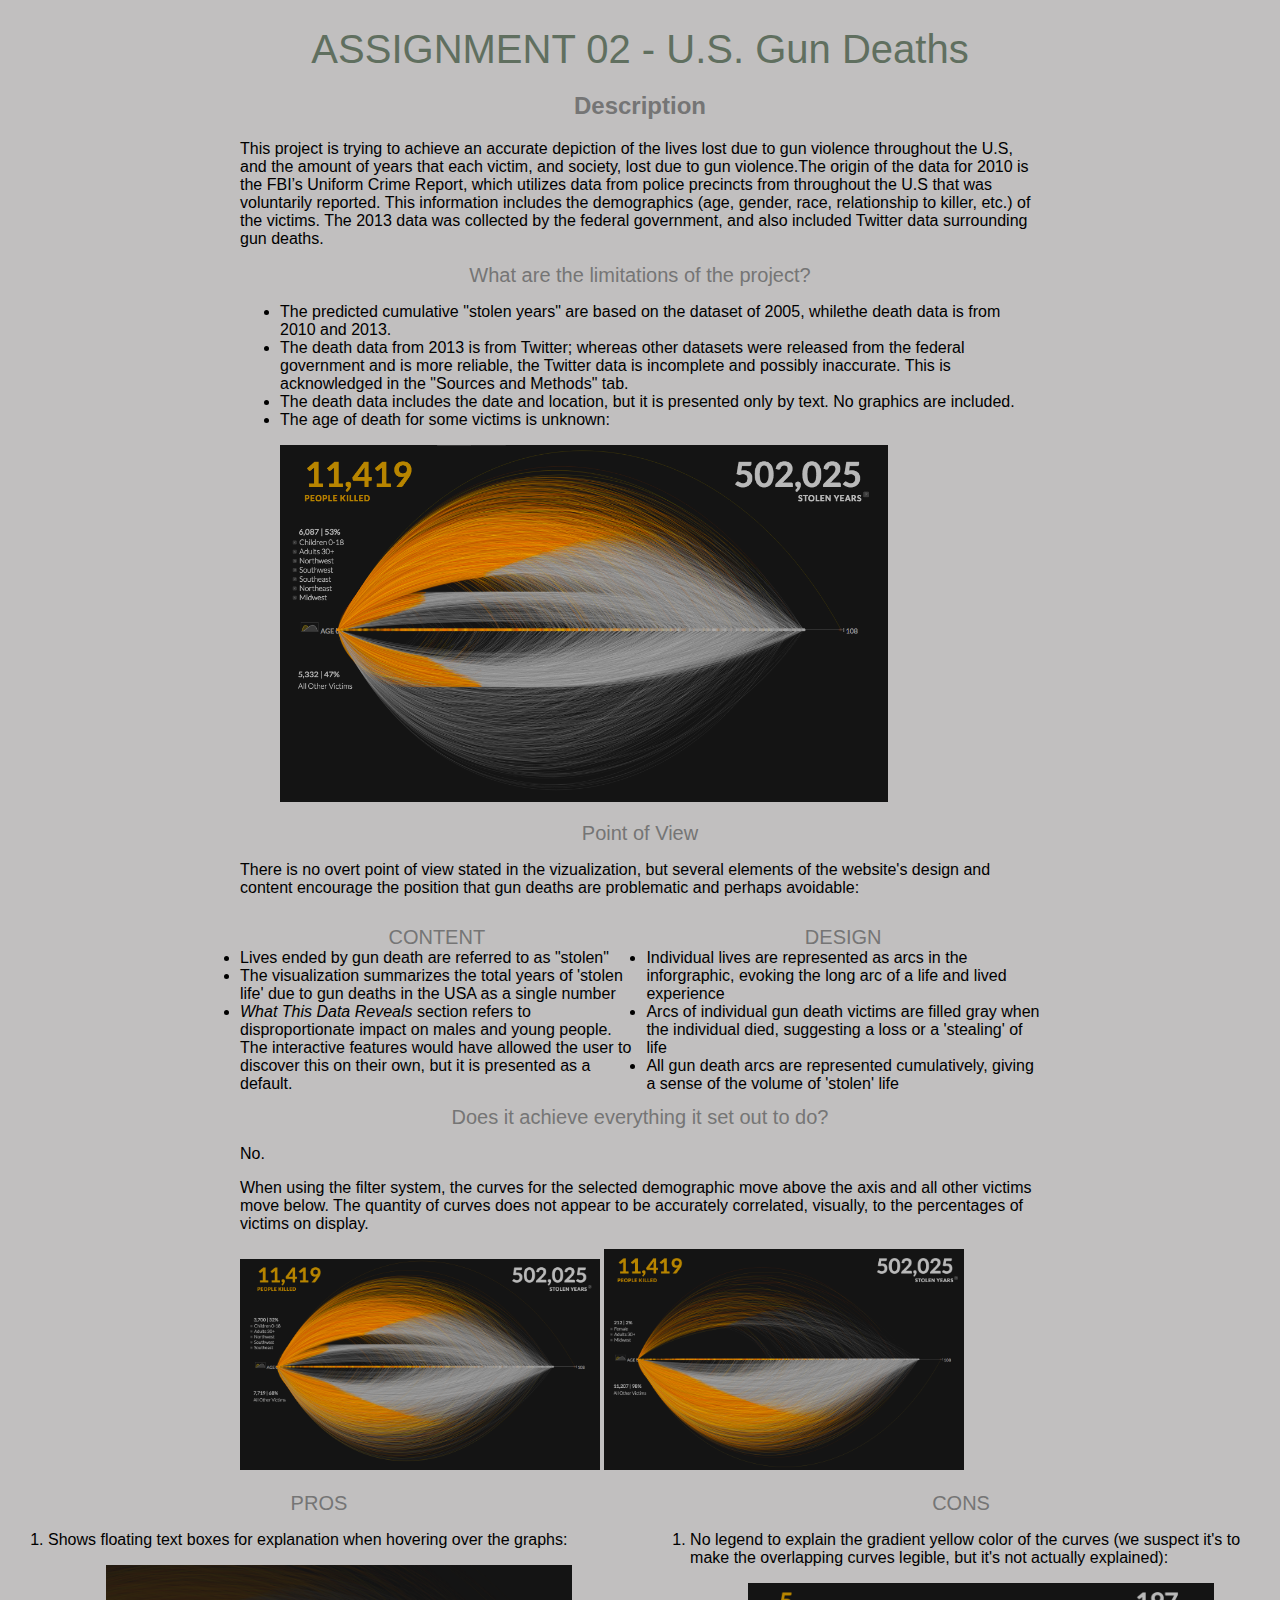
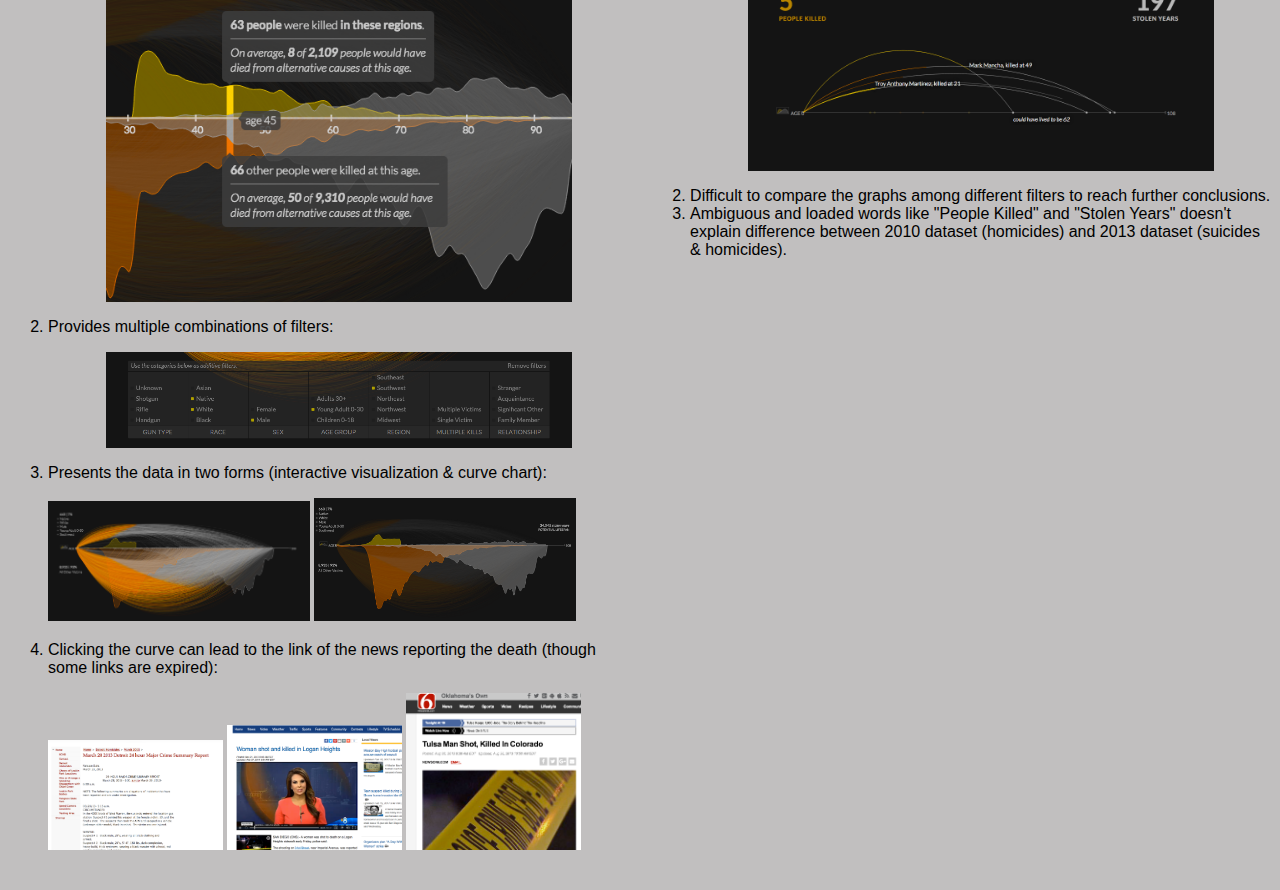
==== index.html @ d6ed8b6b "added Point-of-View / fixed index.html" ====
<!DOCTYPE html>
<html>
  <head>
    <title>Assignment 02</title>

    <!-- Stylesheet link -->
    <link rel="stylesheet" type="text/css" href="css/site-specific.css">

    <!-- Google fonts code -->
    <link href="https://fonts.googleapis.com/css?family=Raleway" rel="stylesheet">
  </head>


  <body>
    <div class="title">
      <h1>ASSIGNMENT 02 - U.S. Gun Deaths</h1>
    </div>
    <div class="bio">
      <h2>Description</h2>
        <p> This project is trying to achieve an accurate depiction of the lives lost due to gun violence throughout the U.S, and the amount of years that each victim, and society, lost due to gun violence.The origin of the data for 2010 is the FBI’s Uniform Crime Report, which utilizes data from police precincts from throughout the U.S that was voluntarily reported. This information includes the demographics (age, gender, race, relationship to killer, etc.) of the victims. The 2013 data was collected by the federal government, and also included Twitter data surrounding gun deaths. </p>

      <h3>What are the limitations of the project?</h3>
    		<ul>
    			<li>The predicted cumulative "stolen years"  are based on the dataset of 2005, whilethe death data is from 2010 and 2013.</li>
    			<li>The death data from 2013 is from Twitter; whereas other datasets were released from the federal government and is more reliable, the Twitter data is incomplete and possibly inaccurate. This is acknowledged in the "Sources and Methods" tab.</li>
    			<li>The death data includes the date and location, but it is presented only by text. No graphics are included.</li>
    			<li>The age of death for some victims is unknown:
    	  		  <p><img class="limitImage" src="Images/1.png"></p></li>
    		</ul>

        <h3> Point of View </h3>
        <p> There is no overt point of view stated in the vizualization, but several elements of the website's design and content encourage the position that gun deaths are problematic and perhaps avoidable:</p>
        <div class="section group">
           <div class="col span_1_of_2">
               <h3>CONTENT</h3>
               <li>Lives ended by gun death are referred to as "stolen"</li>
               <li>The visualization summarizes the total years of 'stolen life' due to gun deaths in the USA as a single number </li>
               <li><i>What This Data Reveals </i> section refers to disproportionate impact on males and young people. The interactive features would have allowed the user to discover this on their own, but it is presented as a default. </li>
          </div>

          <div class="col span_1_of_2">
              <h3>DESIGN</h3>
              <li>Individual lives are represented as arcs in the inforgraphic, evoking the long arc of a life and lived experience</li>
              <li>Arcs of individual gun death victims are filled gray when the individual died, suggesting a loss or a 'stealing' of life </li>
              <li>All gun death arcs are represented cumulatively, giving a sense of the volume of 'stolen' life </li>

            </div>
          </div>
   		 <h3>Does it achieve everything it set out to do?</h3>
    		<p>No.</p>
    		<p>When using the filter system, the curves for the selected demographic move above the axis and all other victims move below. The quantity of curves does not appear to be accurately correlated, visually, to the percentages of victims on display.</p>
    		<img class="multicol2Image" src="Images/2.png"> <img class="multicol2Image" src="Images/3.png">
    </div>


     <div class="section group">
        <div class="col span_1_of_2">
            <h3>PROS</h3>
            <ol>
                <li><p>Shows floating text boxes for explanation when hovering over the graphs:</p>
                    <p><img class="bioImage" src="Images/4.png"></p>
                </li>
                 <li><p>Provides multiple combinations of filters:</p>
                      <p><img class="bioImage" src="Images/5.png"></p>
                </li>
                 <li><p>Presents the data in two forms (interactive visualization & curve chart):</p>
                     <img class="multicol2Image" src="Images/6.png">
                     <img class="multicol2Image" src="Images/7.png">
                </li>
                 <li><p>Clicking the curve can lead to the link of the news reporting the death (though some links are expired):</p>
                     <img class="multicol3Image" src="Images/news1.png">
                     <img class="multicol3Image" src="Images/news2.png">
                     <img class="multicol3Image" src="Images/news3.png">
                </li>
            </ol>
        </div>
        <div class="col span_1_of_2">
            <h3>CONS</h3>
             <ol>
                <li><p>No legend to explain the gradient yellow color of the curves (we suspect it's to make the overlapping curves legible, but it's not actually explained):</p>
                     <p><img class="bioImage" src="Images/8.png"></p>
                 </li>
                <li>Difficult to compare the graphs among different filters to reach further conclusions.
                 </li>
                <li>Ambiguous and loaded words like "People Killed" and "Stolen Years" doesn't explain difference between 2010 dataset (homicides) and 2013 dataset (suicides & homicides).
                 </li>
            </ol>
        </div>
    </div>
  </body>
</html>
---- css/site-specific.css ----
body{
    font-family: 'Roboto Condensed', helvetica, sans-serif;
    background-color: #c1bfbf;
}

div.title{
    width: 100%;
    height: 100%;
}

h1{
    color: #606f5f !important;
    font-weight: 400;
    font-size: 2.5em;
    max-width: 800px;
    text-align: center;
    margin: 25px, 25px;
    margin-right: auto;
    margin-left: auto;
    margin-bottom: auto;
}

h2{
    color: #757575 !important;
    text-align: center;
}

h3{
    color: #757575 !important;
    font-size: 1.25em;
    font-weight: 300;
    max-width: 800px;
    text-align: center;
    margin-top: 5px;
    margin-right: auto;
    margin-left: auto;
    margin-bottom: auto;
}

div.bio{
    max-width: 800px;
    margin-top: 20px;
    margin-right: auto;
    margin-left: auto;
}

img.bioImage{
    width: 80%;
    margin: auto;
    display: block;
}

p.bioText{
    font-weight: 300;
    font-size: 1.05em;
    line-height: 130%;
}

p.bioText > a{
    color: #757575 !important;
    color: inherit;
}

p.bioText > a:hover{
    background-color: #FFFF00; 
}

img.limitImage{
    width: 80%;
    margin: auto;
}

img.multicol3Image{
    width: 30%;
    margin: auto;
    display: inline-block;
}

img.multicol2Image{
    width: 45%;
    margin: auto;
    display: inline-block;
}

div.linkList{
    max-width: 800px;
    margin-top: 20px;
    margin-right: auto;
    margin-left: auto;
}

li.assignmentLink{
    font-weight: 300;
    font-size: 1.05em;
    line-height: 130%;
}

li.assignmentLink > a{
    color: #f7f7f2;
}

li.assignmentLink > a:hover{
    background-color: #FFFF00; 
}

/*  I grabbed the responsive column css info from www.responsivegridsystem.com, in case anyone was wondering  */
/*  SECTIONS  */
.section {
    clear: both;
    padding: 0px;
    margin: 0px;
}

/*  COLUMN SETUP  */
.col {
    display: block;
    float:left;
    margin: 1% 0 1% 1.6%;
}

.col:first-child { margin-left: 0; }


/*  GROUPING  */
.group:before,
.group:after {
    content:"";
    display:table;
}
.group:after {
    clear:both;
}
.group {
    zoom:1; /* For IE 6/7 */
}

/*  GRID OF TWO COLUMNS  */
.span_2_of_2 {
    width: 100%;
}
.span_1_of_2 {
    width: 49.2%;
}

/*  GO FULL WIDTH AT LESS THAN 480 PIXELS */

@media only screen and (max-width: 480px) {
    .col { margin: 1% 0 1% 0%;}
    .span_2_of_2, .span_1_of_2 { width: 100%; }
}
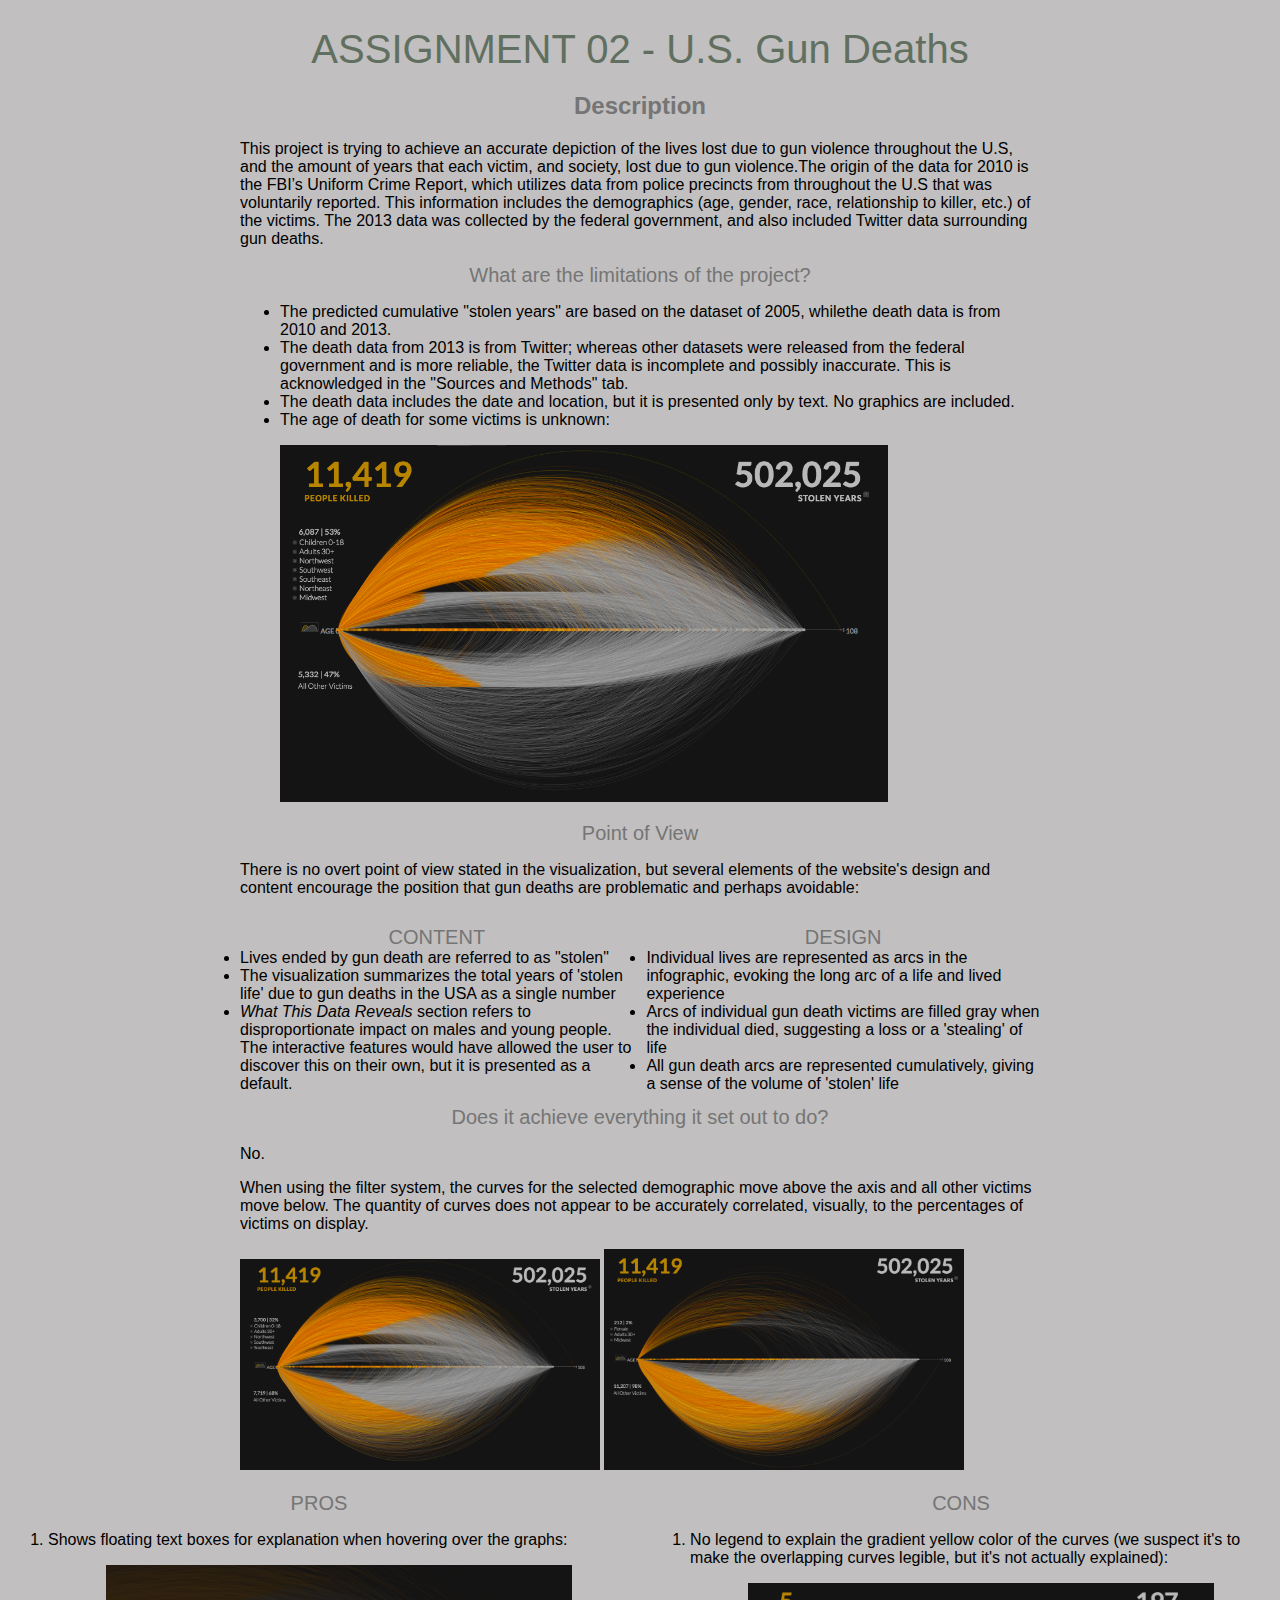
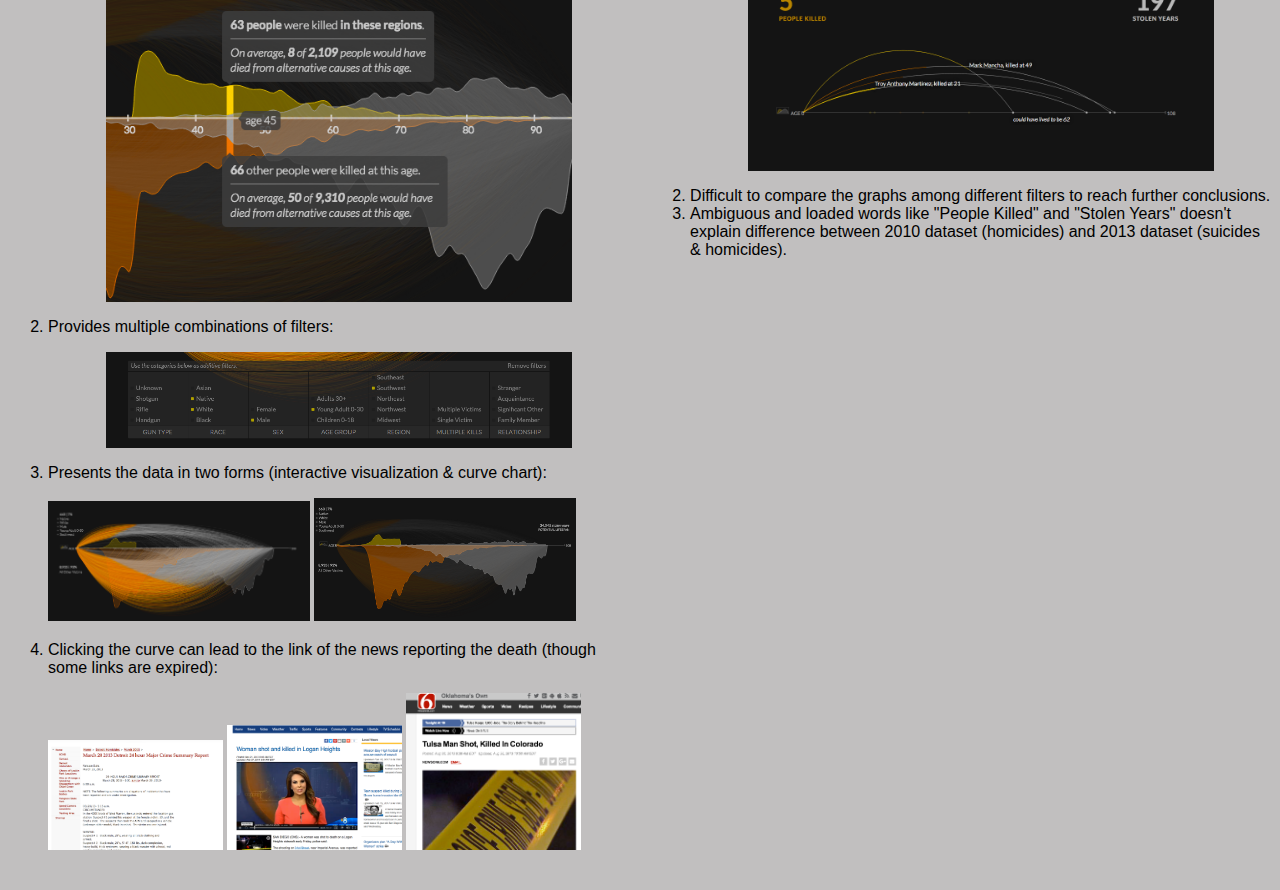
==== commit 7958db67: "typos" ====
--- a/index.html
+++ b/index.html
@@ -29,7 +29,7 @@
     		</ul>
 
         <h3> Point of View </h3>
-        <p> There is no overt point of view stated in the vizualization, but several elements of the website's design and content encourage the position that gun deaths are problematic and perhaps avoidable:</p>
+        <p> There is no overt point of view stated in the visualization, but several elements of the website's design and content encourage the position that gun deaths are problematic and perhaps avoidable:</p>
         <div class="section group">
            <div class="col span_1_of_2">
                <h3>CONTENT</h3>
@@ -40,7 +40,7 @@
 
           <div class="col span_1_of_2">
               <h3>DESIGN</h3>
-              <li>Individual lives are represented as arcs in the inforgraphic, evoking the long arc of a life and lived experience</li>
+              <li>Individual lives are represented as arcs in the infographic, evoking the long arc of a life and lived experience</li>
               <li>Arcs of individual gun death victims are filled gray when the individual died, suggesting a loss or a 'stealing' of life </li>
               <li>All gun death arcs are represented cumulatively, giving a sense of the volume of 'stolen' life </li>
 
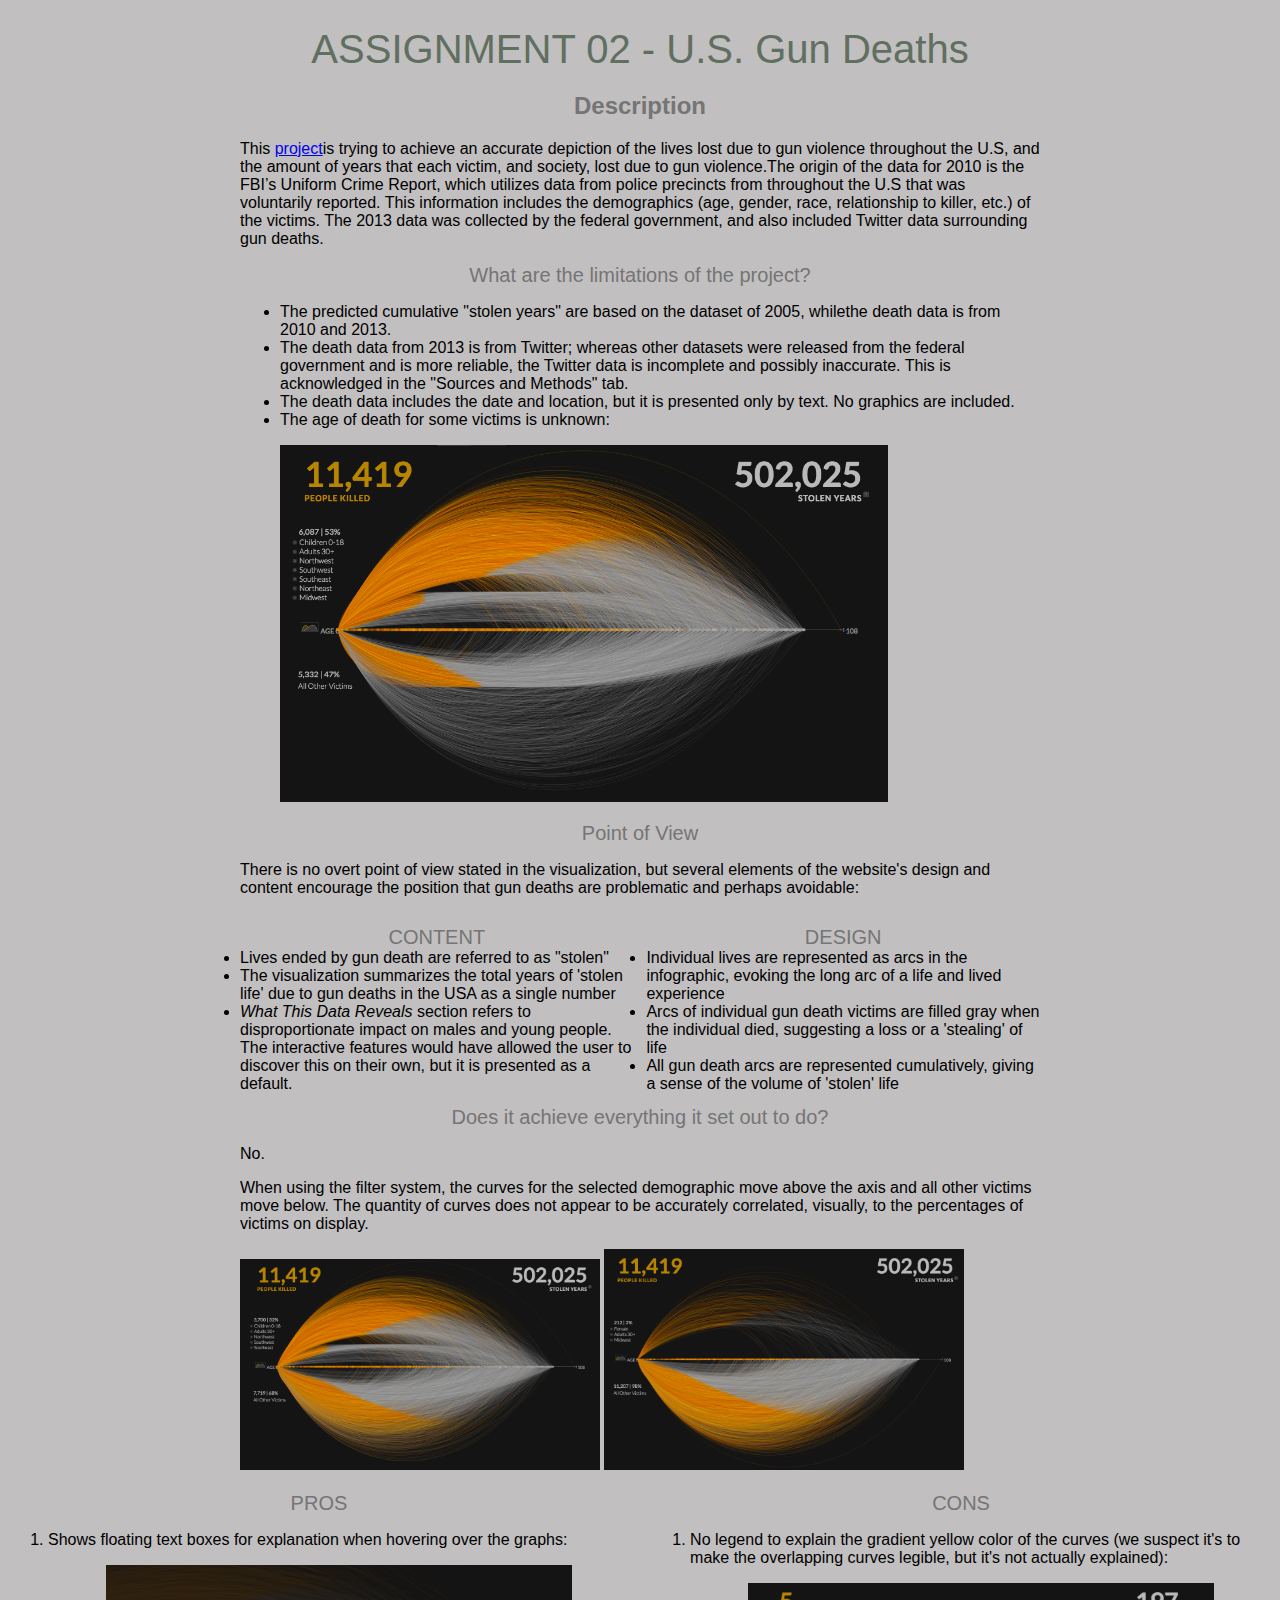
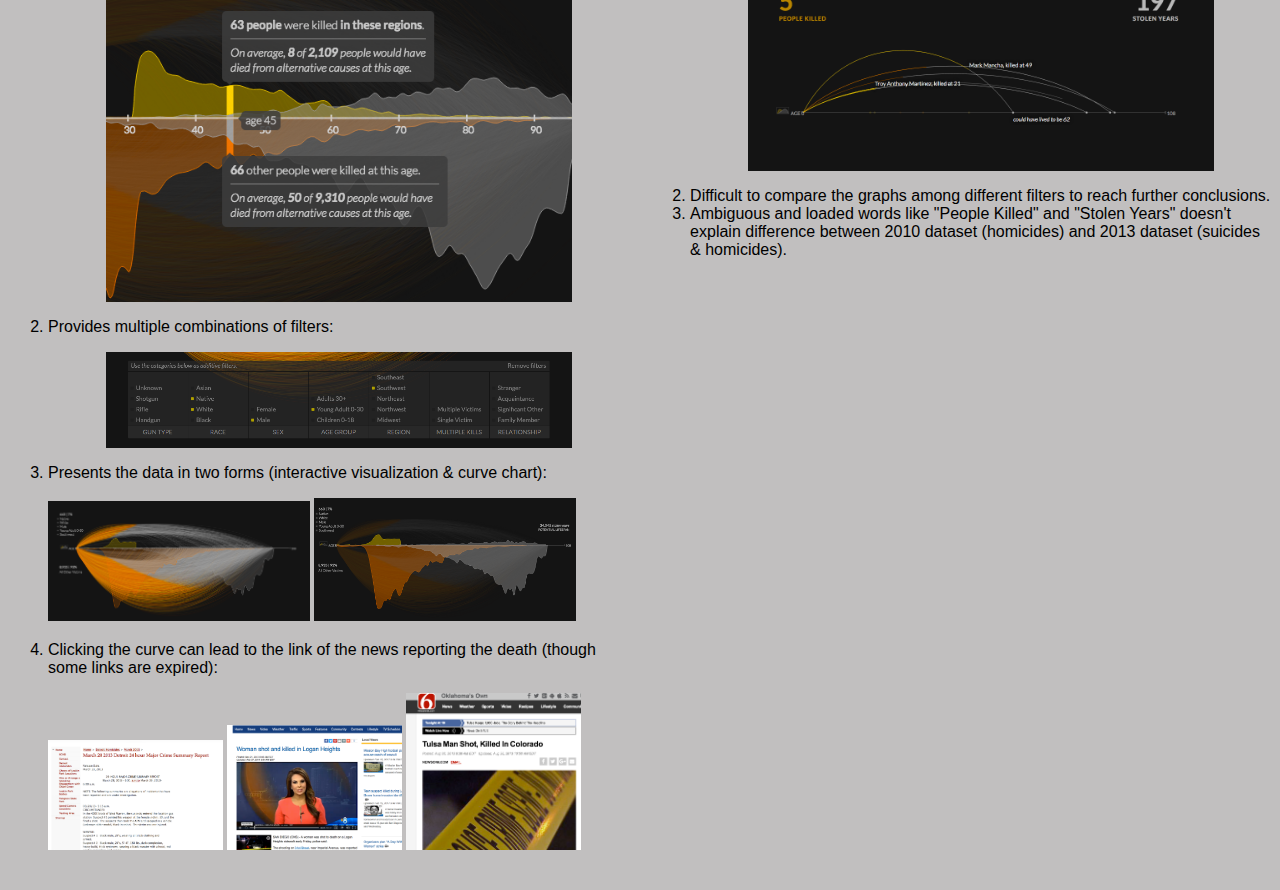
==== commit a81a3ae5: "project link" ====
--- a/index.html
+++ b/index.html
@@ -17,7 +17,7 @@
     </div>
     <div class="bio">
       <h2>Description</h2>
-        <p> This project is trying to achieve an accurate depiction of the lives lost due to gun violence throughout the U.S, and the amount of years that each victim, and society, lost due to gun violence.The origin of the data for 2010 is the FBI’s Uniform Crime Report, which utilizes data from police precincts from throughout the U.S that was voluntarily reported. This information includes the demographics (age, gender, race, relationship to killer, etc.) of the victims. The 2013 data was collected by the federal government, and also included Twitter data surrounding gun deaths. </p>
+        <p> This <a href="http://guns.periscopic.com/?year=2013">project</a>is trying to achieve an accurate depiction of the lives lost due to gun violence throughout the U.S, and the amount of years that each victim, and society, lost due to gun violence.The origin of the data for 2010 is the FBI’s Uniform Crime Report, which utilizes data from police precincts from throughout the U.S that was voluntarily reported. This information includes the demographics (age, gender, race, relationship to killer, etc.) of the victims. The 2013 data was collected by the federal government, and also included Twitter data surrounding gun deaths. </p>
 
       <h3>What are the limitations of the project?</h3>
     		<ul>
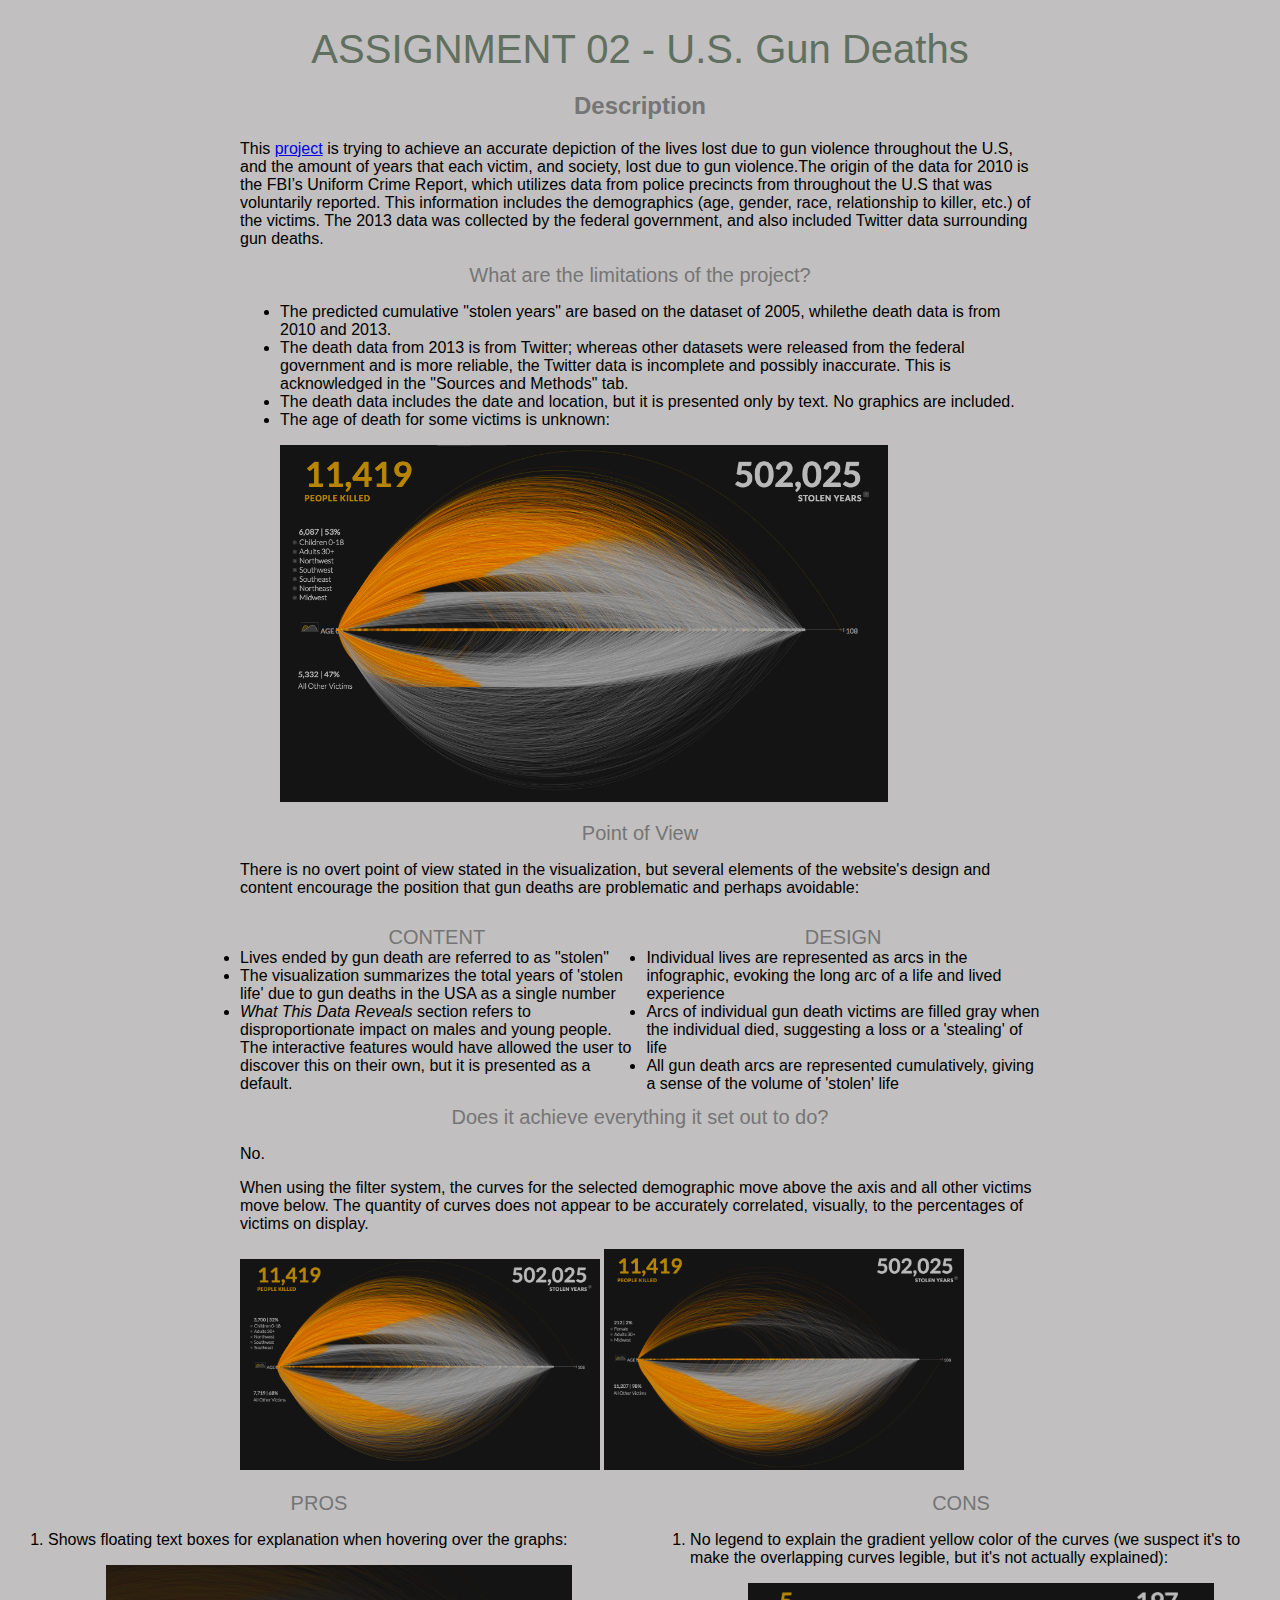
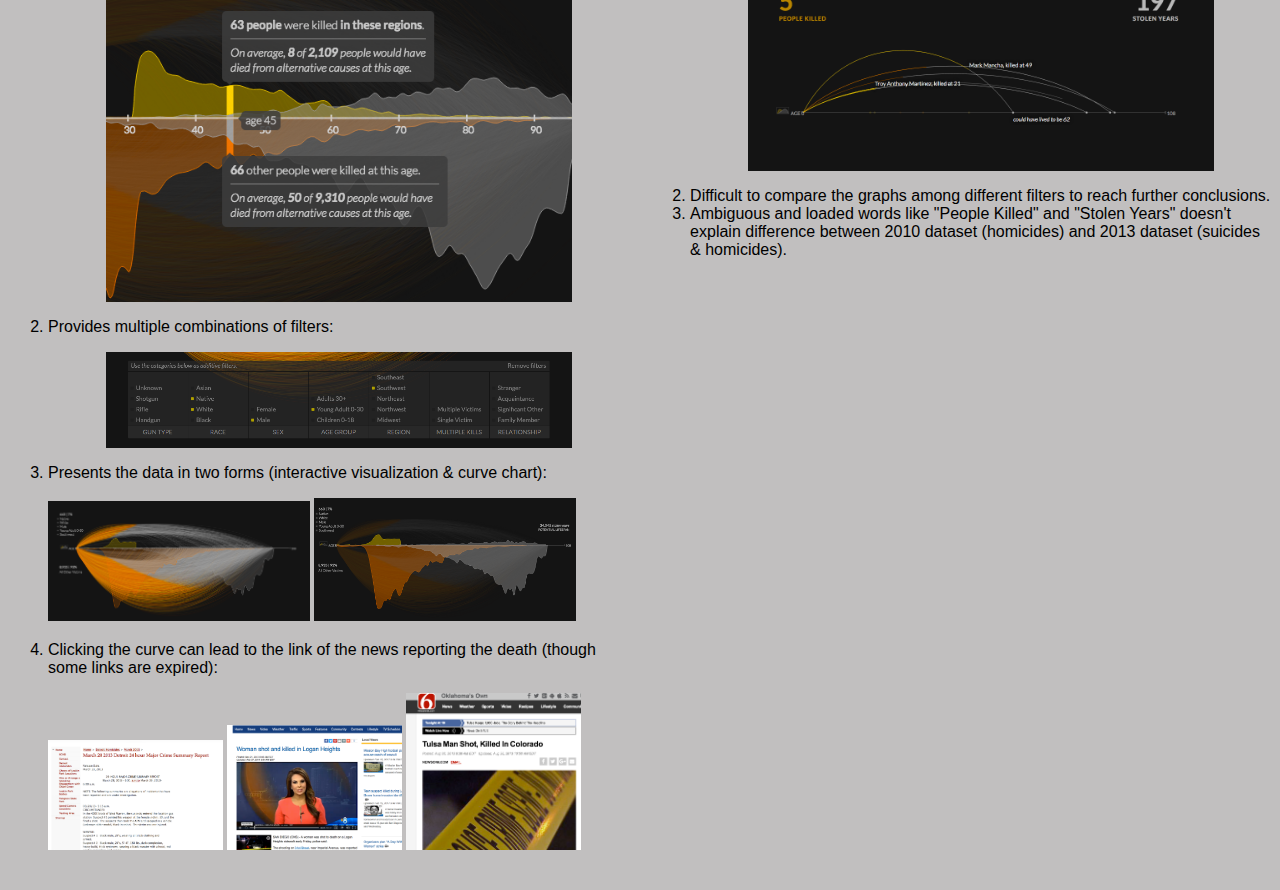
==== commit df5e4a14: "project link" ====
--- a/index.html
+++ b/index.html
@@ -17,7 +17,7 @@
     </div>
     <div class="bio">
       <h2>Description</h2>
-        <p> This <a href="http://guns.periscopic.com/?year=2013">project</a>is trying to achieve an accurate depiction of the lives lost due to gun violence throughout the U.S, and the amount of years that each victim, and society, lost due to gun violence.The origin of the data for 2010 is the FBI’s Uniform Crime Report, which utilizes data from police precincts from throughout the U.S that was voluntarily reported. This information includes the demographics (age, gender, race, relationship to killer, etc.) of the victims. The 2013 data was collected by the federal government, and also included Twitter data surrounding gun deaths. </p>
+        <p> This <a href="http://guns.periscopic.com/?year=2013">project</a> is trying to achieve an accurate depiction of the lives lost due to gun violence throughout the U.S, and the amount of years that each victim, and society, lost due to gun violence.The origin of the data for 2010 is the FBI’s Uniform Crime Report, which utilizes data from police precincts from throughout the U.S that was voluntarily reported. This information includes the demographics (age, gender, race, relationship to killer, etc.) of the victims. The 2013 data was collected by the federal government, and also included Twitter data surrounding gun deaths. </p>
 
       <h3>What are the limitations of the project?</h3>
     		<ul>
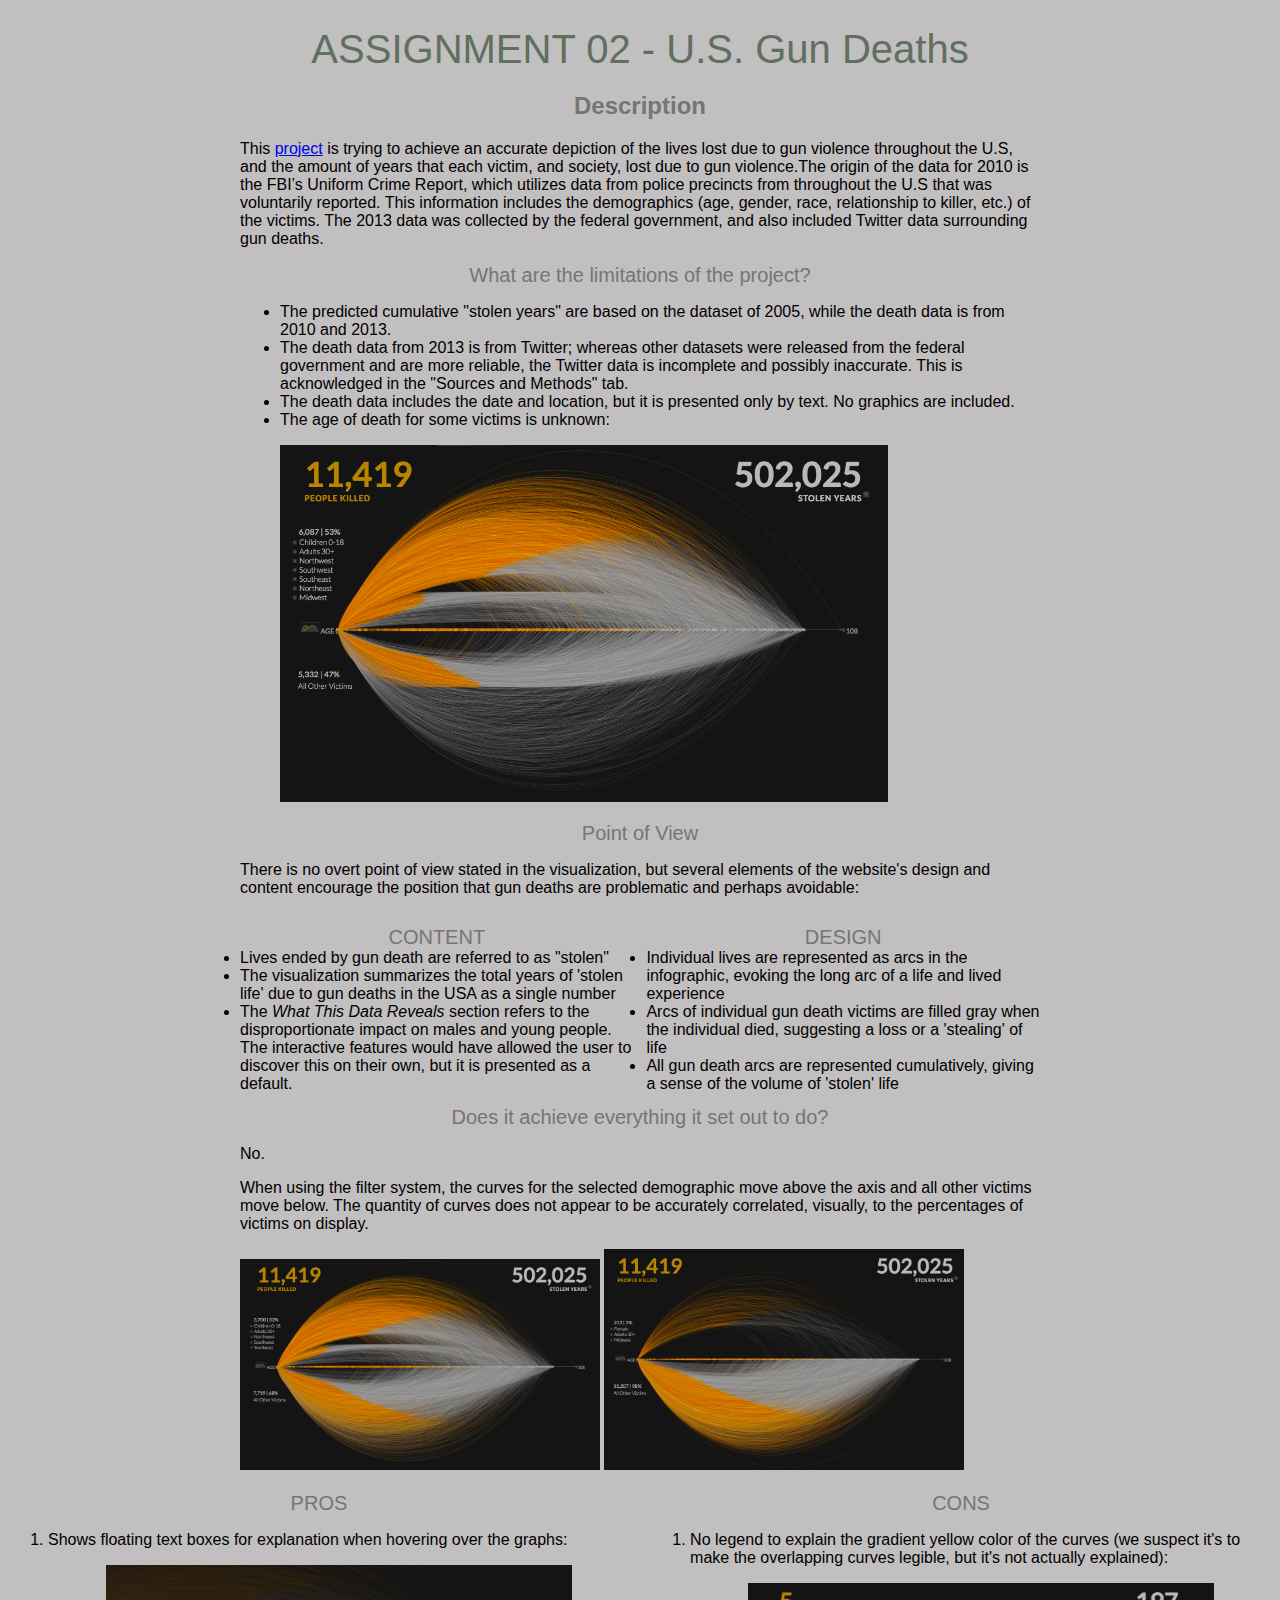
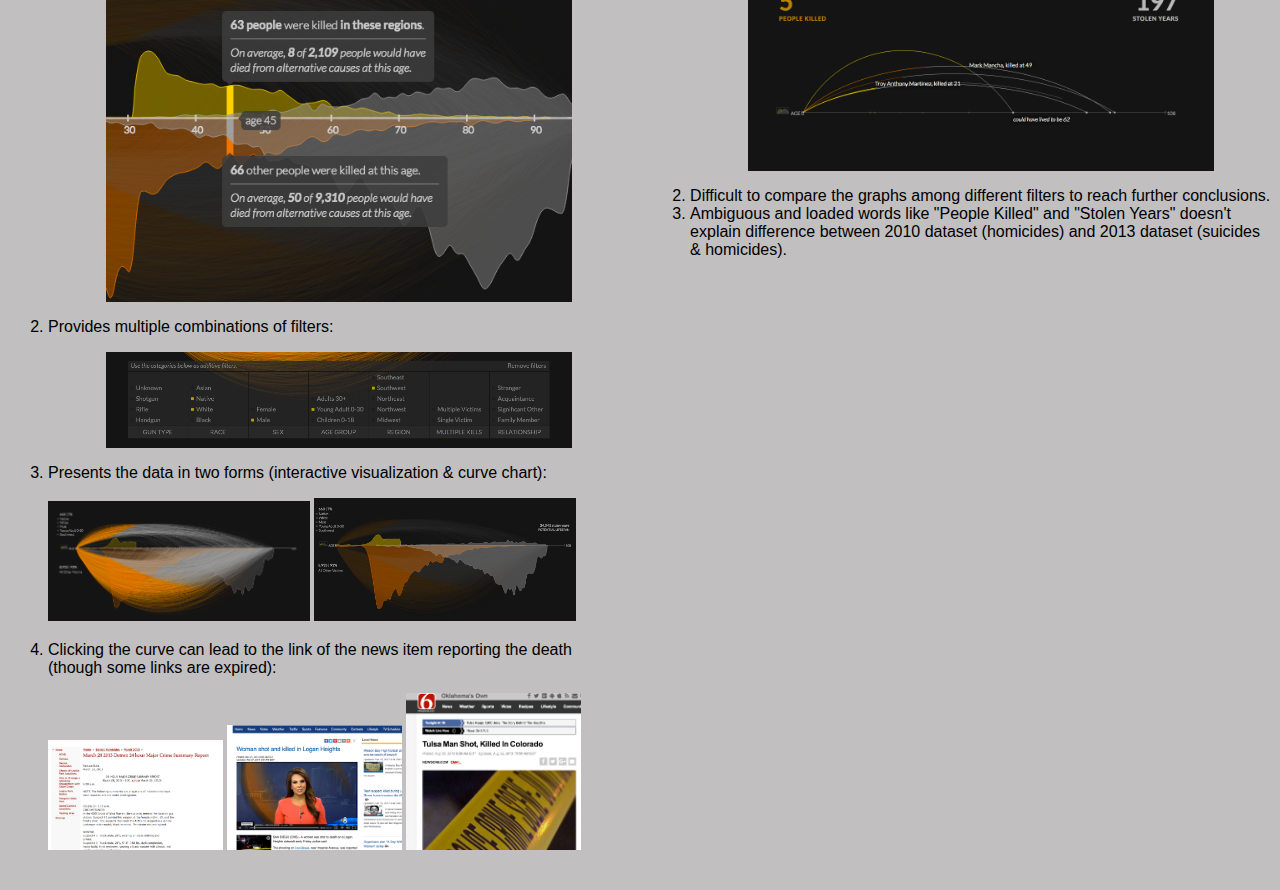
==== commit 7ac3a5bc: "typos/grammar" ====
--- a/index.html
+++ b/index.html
@@ -21,8 +21,8 @@
 
       <h3>What are the limitations of the project?</h3>
     		<ul>
-    			<li>The predicted cumulative "stolen years"  are based on the dataset of 2005, whilethe death data is from 2010 and 2013.</li>
-    			<li>The death data from 2013 is from Twitter; whereas other datasets were released from the federal government and is more reliable, the Twitter data is incomplete and possibly inaccurate. This is acknowledged in the "Sources and Methods" tab.</li>
+    			<li>The predicted cumulative "stolen years"  are based on the dataset of 2005, while the death data is from 2010 and 2013.</li>
+    			<li>The death data from 2013 is from Twitter; whereas other datasets were released from the federal government and are more reliable, the Twitter data is incomplete and possibly inaccurate. This is acknowledged in the "Sources and Methods" tab.</li>
     			<li>The death data includes the date and location, but it is presented only by text. No graphics are included.</li>
     			<li>The age of death for some victims is unknown:
     	  		  <p><img class="limitImage" src="Images/1.png"></p></li>
@@ -35,7 +35,7 @@
                <h3>CONTENT</h3>
                <li>Lives ended by gun death are referred to as "stolen"</li>
                <li>The visualization summarizes the total years of 'stolen life' due to gun deaths in the USA as a single number </li>
-               <li><i>What This Data Reveals </i> section refers to disproportionate impact on males and young people. The interactive features would have allowed the user to discover this on their own, but it is presented as a default. </li>
+               <li>The <i>What This Data Reveals </i> section refers to the disproportionate impact on males and young people. The interactive features would have allowed the user to discover this on their own, but it is presented as a default. </li>
           </div>
 
           <div class="col span_1_of_2">
@@ -67,7 +67,7 @@
                      <img class="multicol2Image" src="Images/6.png">
                      <img class="multicol2Image" src="Images/7.png">
                 </li>
-                 <li><p>Clicking the curve can lead to the link of the news reporting the death (though some links are expired):</p>
+                 <li><p>Clicking the curve can lead to the link of the news item reporting the death (though some links are expired):</p>
                      <img class="multicol3Image" src="Images/news1.png">
                      <img class="multicol3Image" src="Images/news2.png">
                      <img class="multicol3Image" src="Images/news3.png">
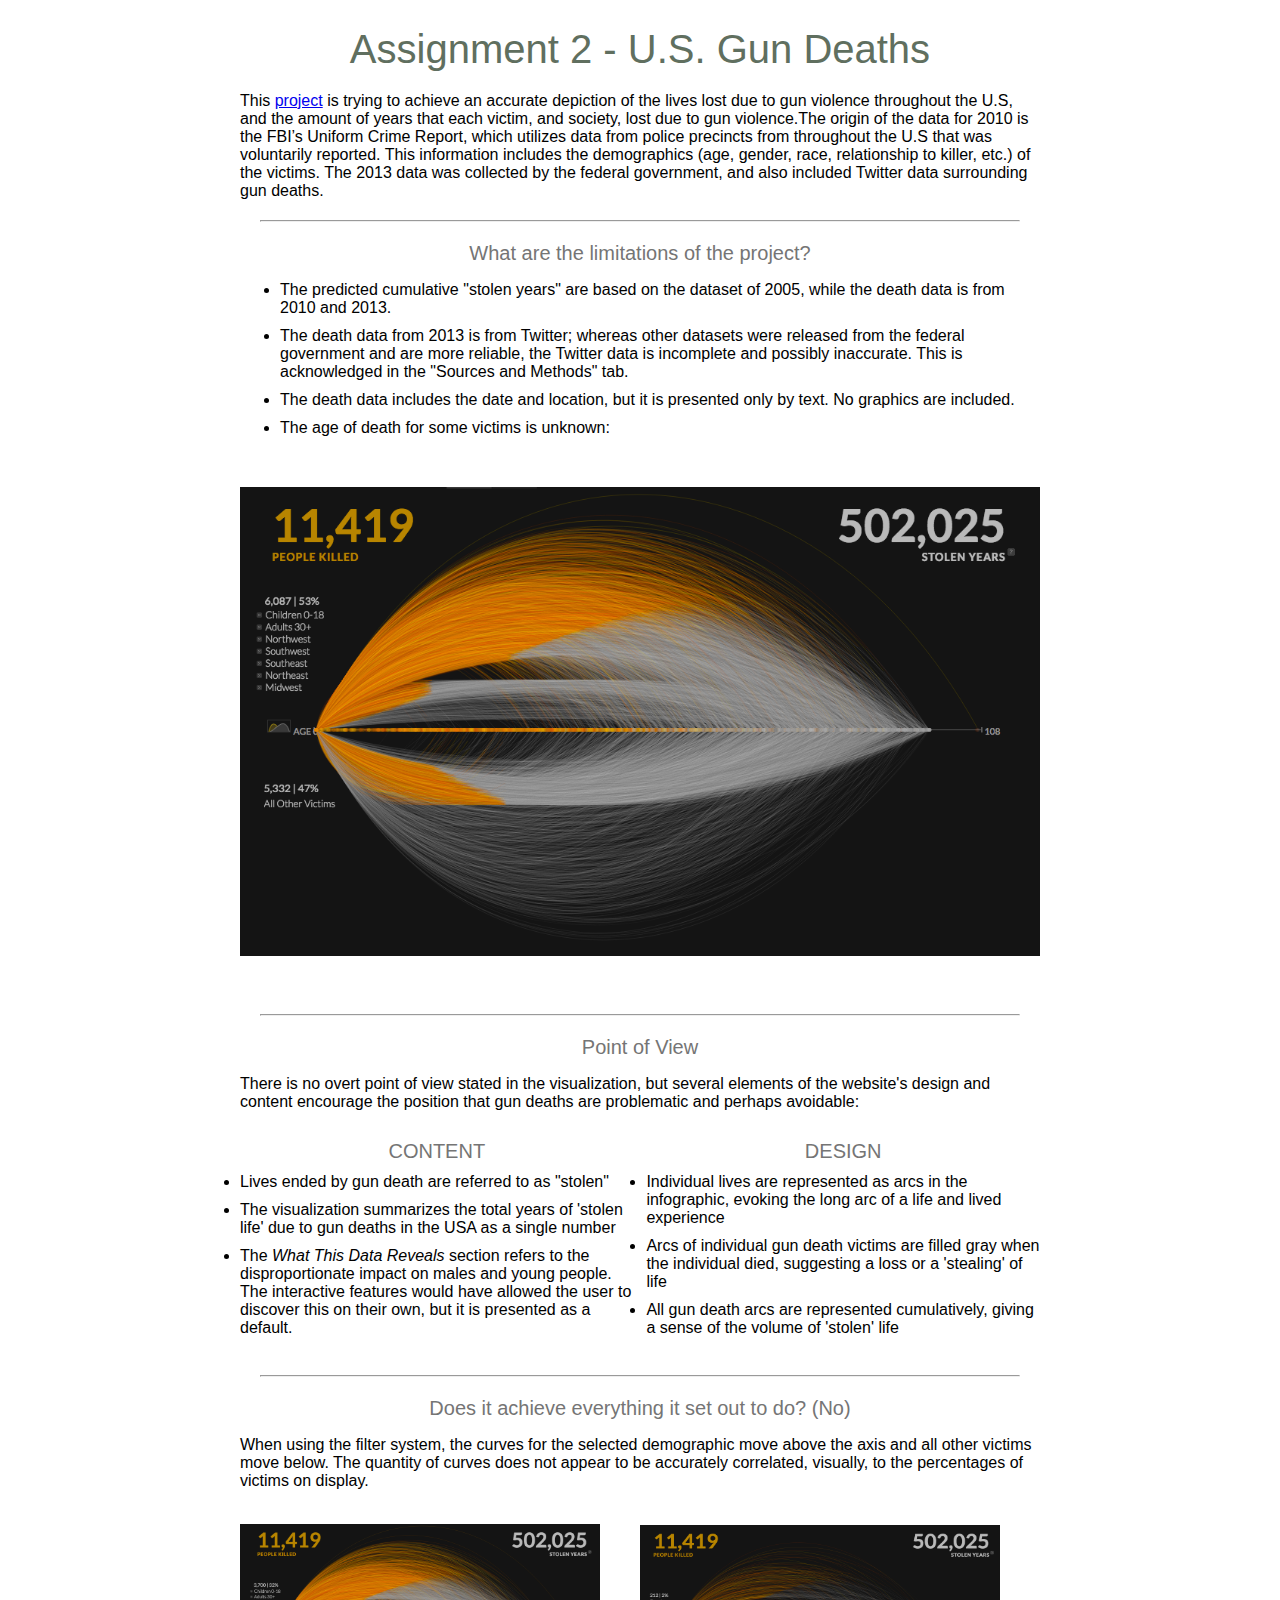
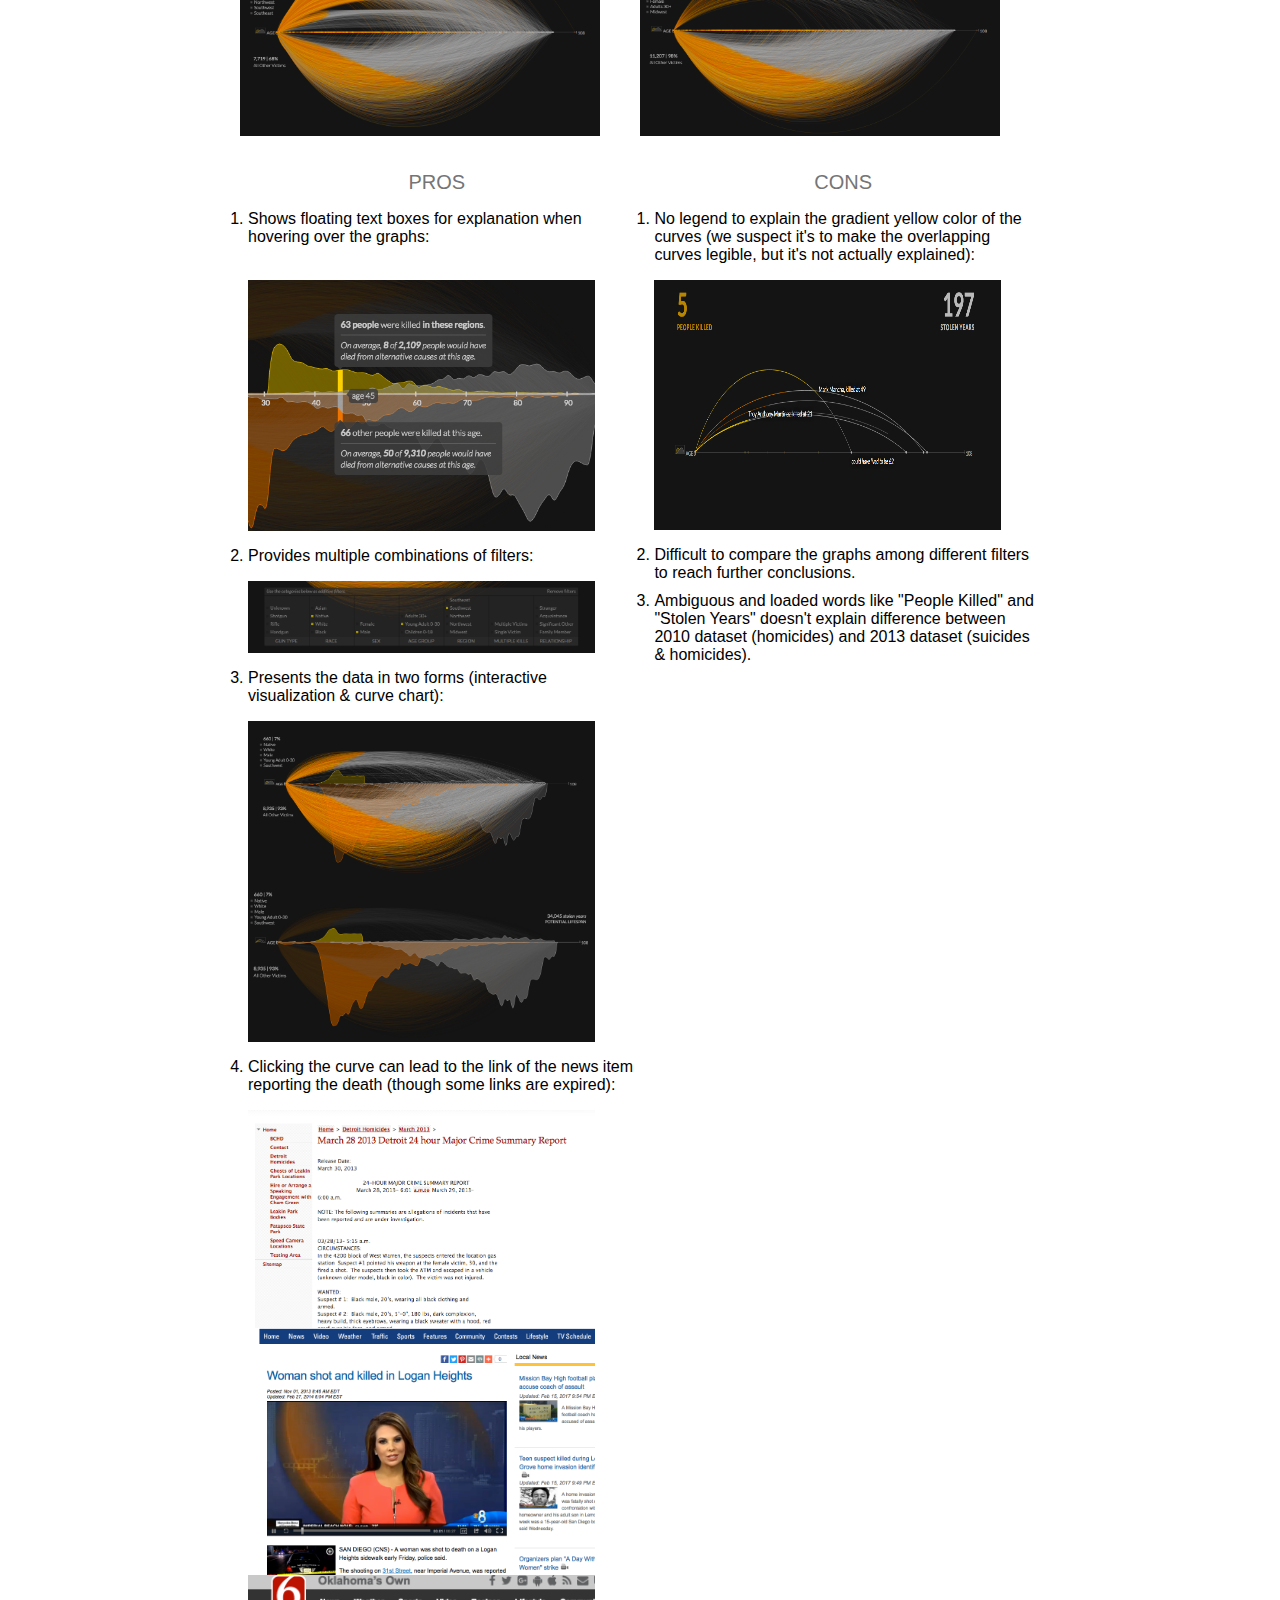
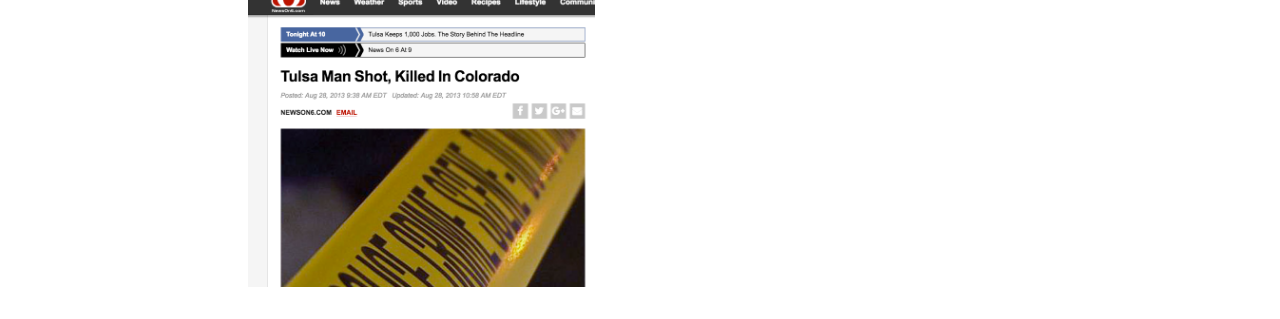
==== commit 2d5572e2: "css" ====
--- a/index.html
+++ b/index.html
@@ -13,21 +13,23 @@
 
   <body>
     <div class="title">
-      <h1>ASSIGNMENT 02 - U.S. Gun Deaths</h1>
+      <h1>Assignment 2 - U.S. Gun Deaths</h1>
     </div>
     <div class="bio">
-      <h2>Description</h2>
         <p> This <a href="http://guns.periscopic.com/?year=2013">project</a> is trying to achieve an accurate depiction of the lives lost due to gun violence throughout the U.S, and the amount of years that each victim, and society, lost due to gun violence.The origin of the data for 2010 is the FBI’s Uniform Crime Report, which utilizes data from police precincts from throughout the U.S that was voluntarily reported. This information includes the demographics (age, gender, race, relationship to killer, etc.) of the victims. The 2013 data was collected by the federal government, and also included Twitter data surrounding gun deaths. </p>
 
+      <hr  />
       <h3>What are the limitations of the project?</h3>
     		<ul>
     			<li>The predicted cumulative "stolen years"  are based on the dataset of 2005, while the death data is from 2010 and 2013.</li>
     			<li>The death data from 2013 is from Twitter; whereas other datasets were released from the federal government and are more reliable, the Twitter data is incomplete and possibly inaccurate. This is acknowledged in the "Sources and Methods" tab.</li>
     			<li>The death data includes the date and location, but it is presented only by text. No graphics are included.</li>
-    			<li>The age of death for some victims is unknown:
-    	  		  <p><img class="limitImage" src="Images/1.png"></p></li>
-    		</ul>
-
+    			<li>The age of death for some victims is unknown: </li>
+        </ul>
+        <br>
+    	  		  <p><img class="limitImage" src="Images/1.png"></p>
+        <br>
+        <hr  />
         <h3> Point of View </h3>
         <p> There is no overt point of view stated in the visualization, but several elements of the website's design and content encourage the position that gun deaths are problematic and perhaps avoidable:</p>
         <div class="section group">
@@ -46,31 +48,35 @@
 
             </div>
           </div>
-   		 <h3>Does it achieve everything it set out to do?</h3>
-    		<p>No.</p>
+
+      <hr  />
+
+   		 <h3>Does it achieve everything it set out to do? (No)</h3>
     		<p>When using the filter system, the curves for the selected demographic move above the axis and all other victims move below. The quantity of curves does not appear to be accurately correlated, visually, to the percentages of victims on display.</p>
-    		<img class="multicol2Image" src="Images/2.png"> <img class="multicol2Image" src="Images/3.png">
-    </div>
+        <br>
+        <img class="multicol2Image" src="Images/2.png"> <img class="multicol2Image" style = 'height: 211px;'  src="Images/3.png">
 
-
+        <br>
+        <br>
      <div class="section group">
         <div class="col span_1_of_2">
             <h3>PROS</h3>
             <ol>
                 <li><p>Shows floating text boxes for explanation when hovering over the graphs:</p>
-                    <p><img class="bioImage" src="Images/4.png"></p>
+                  <br>
+                  <img class="bioImage" src="Images/4.png">
                 </li>
                  <li><p>Provides multiple combinations of filters:</p>
                       <p><img class="bioImage" src="Images/5.png"></p>
                 </li>
                  <li><p>Presents the data in two forms (interactive visualization & curve chart):</p>
-                     <img class="multicol2Image" src="Images/6.png">
-                     <img class="multicol2Image" src="Images/7.png">
+                     <img class="bioImage" src="Images/6.png">
+                     <img class="bioImage" src="Images/7.png">
                 </li>
                  <li><p>Clicking the curve can lead to the link of the news item reporting the death (though some links are expired):</p>
-                     <img class="multicol3Image" src="Images/news1.png">
-                     <img class="multicol3Image" src="Images/news2.png">
-                     <img class="multicol3Image" src="Images/news3.png">
+                     <img class="bioImage" src="Images/news1.png">
+                     <img class="bioImage" src="Images/news2.png">
+                     <img class="bioImage" src="Images/news3.png">
                 </li>
             </ol>
         </div>
@@ -78,7 +84,7 @@
             <h3>CONS</h3>
              <ol>
                 <li><p>No legend to explain the gradient yellow color of the curves (we suspect it's to make the overlapping curves legible, but it's not actually explained):</p>
-                     <p><img class="bioImage" src="Images/8.png"></p>
+                     <p><img class="bioImage" src="Images/8.png" style = "height: 250px;"></p>
                  </li>
                 <li>Difficult to compare the graphs among different filters to reach further conclusions.
                  </li>
@@ -87,5 +93,7 @@
             </ol>
         </div>
     </div>
+  </div>
+
   </body>
 </html>
--- a/css/site-specific.css
+++ b/css/site-specific.css
@@ -1,11 +1,24 @@
 body{
     font-family: 'Roboto Condensed', helvetica, sans-serif;
-    background-color: #c1bfbf;
+    background-color: ;
 }
 
 div.title{
     width: 100%;
     height: 100%;
+}
+
+ol{
+padding-left: 0.5em;
+
+}
+
+hr {
+    margin: 20px 20px;
+}
+
+li{
+margin: 10px 0;
 }
 
 h1{
@@ -45,9 +58,10 @@
 }
 
 img.bioImage{
-    width: 80%;
-    margin: auto;
+    width: 90%;
+    margin: 0;
     display: block;
+    text-align: left;
 }
 
 p.bioText{
@@ -62,11 +76,11 @@
 }
 
 p.bioText > a:hover{
-    background-color: #FFFF00; 
+    background-color: #FFFF00;
 }
 
 img.limitImage{
-    width: 80%;
+    width: 100%;
     margin: auto;
 }
 
@@ -79,6 +93,7 @@
 img.multicol2Image{
     width: 45%;
     margin: auto;
+    margin-right: 2.2em ;
     display: inline-block;
 }
 
@@ -100,7 +115,7 @@
 }
 
 li.assignmentLink > a:hover{
-    background-color: #FFFF00; 
+    background-color: #FFFF00;
 }
 
 /*  I grabbed the responsive column css info from www.responsivegridsystem.com, in case anyone was wondering  */
